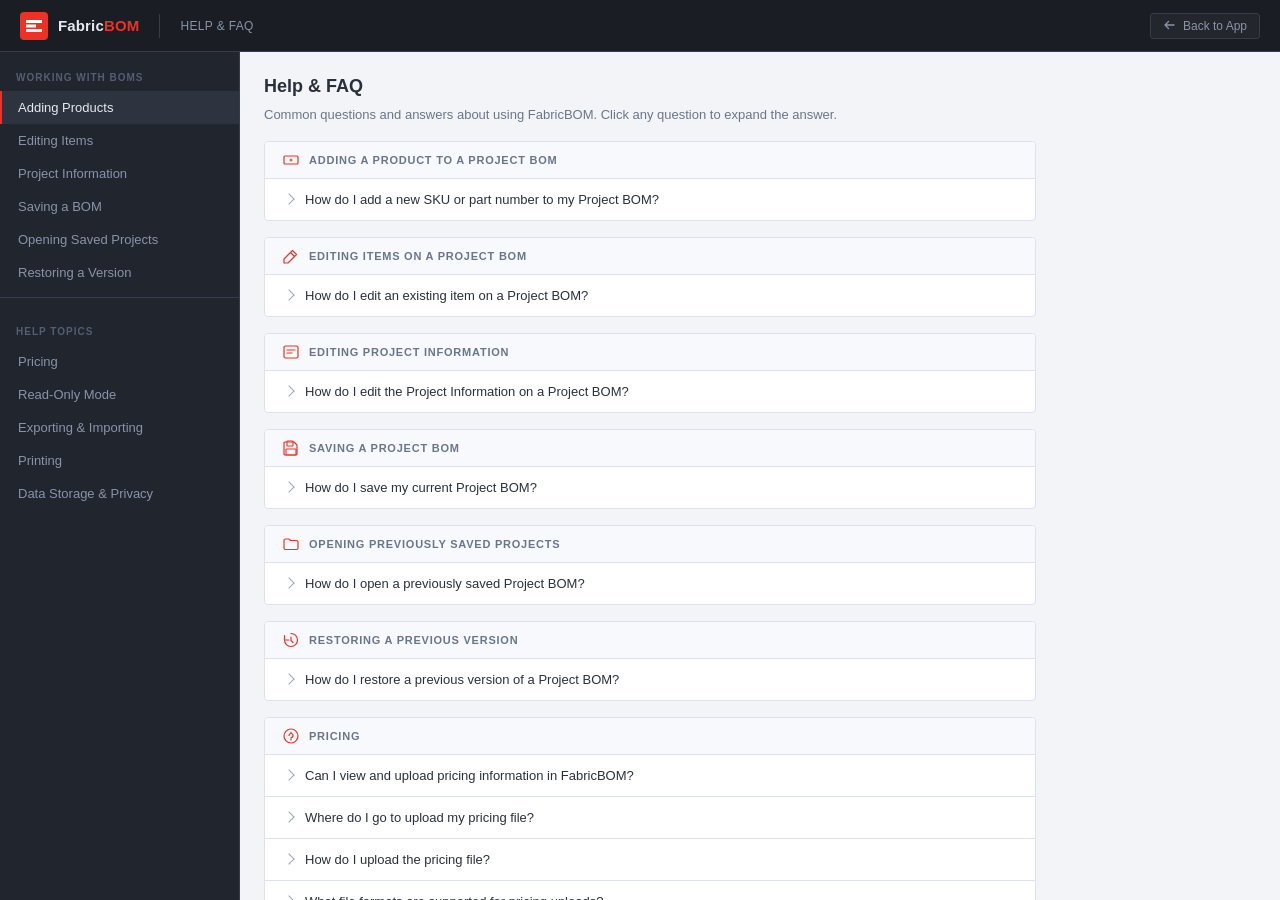
==== docs/help-faq.html @ 784d1962 "Add pricing GIF thumbnail to 'What happens after I upload?' answer Displays fabricbom-docs-saving_pr" ====
<!DOCTYPE html>
<html lang="en">
<head>
<meta charset="UTF-8">
<meta name="viewport" content="width=device-width, initial-scale=1.0">
<title>FabricBOM – Help & FAQ</title>
<link rel="icon" type="image/x-icon" href="../favicon.ico">
<link rel="icon" type="image/png" sizes="192x192" href="../icons/pwa-192x192.png">
<link rel="apple-touch-icon" href="../icons/apple-touch-icon.png">
<meta name="theme-color" content="#1A1D23">
<style>
  :root {
    --forti-red: #EE3124;
    --forti-dark: #1A1D23;
    --forti-sidebar: #21252D;
    --forti-sidebar-hover: #2A2F3A;
    --forti-sidebar-active: #2E3340;
    --forti-border: #363C4A;
    --forti-text-primary: #E8EAF0;
    --forti-text-secondary: #8A93A8;
    --forti-text-muted: #555E72;
    --forti-content-bg: #F2F4F7;
    --hh: 52px;
    --sw: 240px;
    --c-white: #fff;
    --c-border: #DDE1E9;
    --c-text: #2A2F3A;
    --c-text2: #6B7589;
    --c-textm: #9BA5BA;
    --c-sh: #F7F9FC;
    --c-th: #EEF1F6;
  }

  * { box-sizing: border-box; margin: 0; padding: 0; }

  body {
    font-family: 'Segoe UI', 'Helvetica Neue', Arial, sans-serif;
    background: var(--forti-dark);
    color: var(--forti-text-primary);
    height: 100vh;
    overflow: hidden;
    display: flex;
    flex-direction: column;
  }

  /* TOP BAR */
  #top-bar {
    height: var(--hh);
    background: var(--forti-dark);
    border-bottom: 1px solid var(--forti-border);
    display: flex;
    align-items: center;
    padding: 0 20px;
    gap: 16px;
    flex-shrink: 0;
    z-index: 200;
  }
  .logo-wrap { display: flex; align-items: center; gap: 10px; text-decoration: none; }
  .logo-icon { width: 28px; height: 28px; flex-shrink: 0; }
  .product-name { font-size: 15px; font-weight: 600; color: var(--forti-text-primary); letter-spacing: .01em; }
  .product-name span { color: var(--forti-red); }
  .tb-div { width: 1px; height: 24px; background: var(--forti-border); margin: 0 4px; }
  .tb-sub { font-size: 12px; color: var(--forti-text-secondary); letter-spacing: .03em; text-transform: uppercase; }
  .spacer { flex: 1; }
  .tb-back {
    display: flex;
    align-items: center;
    gap: 7px;
    padding: 5px 12px;
    border-radius: 3px;
    border: 1px solid var(--forti-border);
    background: rgba(255,255,255,.04);
    text-decoration: none;
    font-size: 12px;
    color: var(--forti-text-secondary);
    font-family: inherit;
    transition: background .12s, color .12s;
  }
  .tb-back:hover { background: rgba(255,255,255,.08); color: var(--forti-text-primary); }
  .tb-back svg { width: 13px; height: 13px; }

  /* LAYOUT */
  #main { display: flex; flex: 1; overflow: hidden; }

  /* SIDEBAR */
  #sidebar {
    width: var(--sw);
    background: var(--forti-sidebar);
    border-right: 1px solid var(--forti-border);
    display: flex;
    flex-direction: column;
    flex-shrink: 0;
    overflow-y: auto;
    overflow-x: hidden;
  }
  #sidebar::-webkit-scrollbar { width: 4px; }
  #sidebar::-webkit-scrollbar-thumb { background: var(--forti-border); border-radius: 2px; }
  .nsl {
    font-size: 10px;
    font-weight: 700;
    letter-spacing: .1em;
    text-transform: uppercase;
    color: var(--forti-text-muted);
    padding: 20px 16px 8px;
  }
  .ni {
    display: flex;
    align-items: center;
    gap: 10px;
    padding: 9px 16px;
    cursor: pointer;
    transition: background .12s;
    border-left: 2px solid transparent;
    color: inherit;
    text-decoration: none;
  }
  .ni:hover { background: var(--forti-sidebar-hover); }
  .ni.active { background: var(--forti-sidebar-active); border-left-color: var(--forti-red); }
  .ni-label {
    font-size: 13px;
    color: var(--forti-text-secondary);
    font-weight: 400;
    white-space: nowrap;
    overflow: hidden;
    text-overflow: ellipsis;
  }
  .ni.active .ni-label { color: var(--forti-text-primary); font-weight: 500; }
  .n-sep { height: 1px; background: var(--forti-border); margin: 8px 0; }

  /* CONTENT */
  #content {
    flex: 1;
    background: var(--forti-content-bg);
    overflow-y: auto;
    overflow-x: hidden;
    display: flex;
    flex-direction: column;
    min-height: 0;
  }
  #content::-webkit-scrollbar { width: 6px; }
  #content::-webkit-scrollbar-thumb { background: var(--c-border); border-radius: 3px; }

  .content-inner {
    max-width: 820px;
    padding: 24px 24px 48px;
    display: flex;
    flex-direction: column;
    gap: 16px;
    width: 100%;
  }

  .page-title {
    font-size: 18px;
    font-weight: 600;
    color: var(--c-text);
    padding-bottom: 4px;
  }
  .page-sub {
    font-size: 13px;
    color: var(--c-text2);
    margin-top: 4px;
    line-height: 1.5;
  }

  /* CARDS */
  .lc {
    background: var(--c-white);
    border: 1px solid var(--c-border);
    border-radius: 4px;
    overflow: hidden;
  }
  .lch {
    background: var(--c-sh);
    border-bottom: 1px solid var(--c-border);
    padding: 10px 18px;
    display: flex;
    align-items: center;
    gap: 10px;
  }
  .lch h2 {
    font-size: 11px;
    font-weight: 700;
    text-transform: uppercase;
    letter-spacing: .07em;
    color: var(--c-text2);
  }
  .lch-icon {
    width: 16px;
    height: 16px;
    flex-shrink: 0;
    color: var(--forti-red);
  }
  .lcb { padding: 0; }

  /* Q&A ITEMS */
  details.qa {
    border-bottom: 1px solid var(--c-border);
  }
  details.qa:last-child { border-bottom: none; }

  details.qa summary {
    list-style: none;
    display: flex;
    align-items: center;
    gap: 12px;
    padding: 13px 18px;
    cursor: pointer;
    font-size: 13px;
    font-weight: 500;
    color: var(--c-text);
    user-select: none;
    transition: background .12s;
    position: relative;
  }
  details.qa summary::-webkit-details-marker { display: none; }
  details.qa summary::before {
    content: '';
    display: block;
    width: 7px;
    height: 7px;
    border-right: 1.5px solid var(--c-textm);
    border-bottom: 1.5px solid var(--c-textm);
    transform: rotate(-45deg);
    flex-shrink: 0;
    transition: transform .15s;
    margin-left: 2px;
  }
  details.qa[open] summary::before {
    transform: rotate(45deg) translateY(-2px);
  }
  details.qa summary:hover { background: var(--c-sh); }
  details.qa[open] summary {
    background: var(--c-sh);
    border-bottom: 1px solid var(--c-border);
    color: var(--forti-red);
  }
  details.qa[open] summary::before {
    border-color: var(--forti-red);
  }

  .qa-body {
    padding: 14px 18px 16px 37px;
    font-size: 13px;
    color: var(--c-text2);
    line-height: 1.65;
  }
  .qa-body p { margin-bottom: 10px; }
  .qa-body p:last-child { margin-bottom: 0; }
  .qa-body strong { color: var(--c-text); font-weight: 600; }
  .qa-body em { font-style: italic; }
  .qa-body ul, .qa-body ol {
    padding-left: 18px;
    margin: 8px 0;
    display: flex;
    flex-direction: column;
    gap: 6px;
  }
  .qa-body li { line-height: 1.55; }
  .qa-body .note {
    background: #FFF8E1;
    border-left: 3px solid #F7941D;
    border-radius: 0 3px 3px 0;
    padding: 10px 14px;
    margin-top: 10px;
    font-size: 12px;
    color: #7A5A00;
    line-height: 1.55;
  }
  .qa-body .note strong { color: #5A4000; }
  .qa-body code {
    font-family: 'Courier New', monospace;
    font-size: 12px;
    background: var(--c-th);
    border: 1px solid var(--c-border);
    border-radius: 2px;
    padding: 1px 5px;
    color: var(--c-text);
  }

  /* scroll-margin so anchor links clear the fixed top bar */
  .section-anchor { scroll-margin-top: 24px; }

  /* MEDIA THUMBNAIL */
  .media-thumb {
    display: inline-block;
    margin-top: 14px;
    cursor: pointer;
    border: 1px solid var(--c-border);
    border-radius: 4px;
    overflow: hidden;
    max-width: 380px;
    width: 100%;
    transition: border-color .15s, box-shadow .15s;
    text-decoration: none;
  }
  .media-thumb:hover { border-color: var(--forti-red); box-shadow: 0 2px 14px rgba(0,0,0,.12); }
  .media-thumb img { display: block; width: 100%; height: auto; }
  .media-caption {
    font-size: 11px;
    color: var(--c-textm);
    margin-top: 6px;
    display: flex;
    align-items: center;
    gap: 5px;
  }
  .media-caption svg { flex-shrink: 0; }

  /* LIGHTBOX */
  #lb-overlay {
    display: none;
    position: fixed;
    inset: 0;
    background: rgba(0,0,0,.88);
    z-index: 500;
    align-items: center;
    justify-content: center;
    padding: 24px;
    cursor: zoom-out;
  }
  #lb-overlay.open { display: flex; }
  #lb-img {
    max-width: 100%;
    max-height: 100%;
    border-radius: 4px;
    box-shadow: 0 8px 40px rgba(0,0,0,.6);
    object-fit: contain;
    cursor: default;
  }
  #lb-close {
    position: fixed;
    top: 14px;
    right: 18px;
    background: rgba(255,255,255,.1);
    border: 1px solid rgba(255,255,255,.2);
    color: #fff;
    border-radius: 3px;
    width: 30px;
    height: 30px;
    display: flex;
    align-items: center;
    justify-content: center;
    cursor: pointer;
    font-size: 16px;
    line-height: 1;
    font-family: inherit;
    transition: background .12s;
  }
  #lb-close:hover { background: rgba(255,255,255,.2); }

  /* MOBILE */
  #ham-btn {
    display: none;
    background: none;
    border: none;
    color: var(--forti-text-secondary);
    cursor: pointer;
    padding: 4px;
    border-radius: 3px;
    flex-shrink: 0;
  }
  #ham-btn:hover { color: var(--forti-text-primary); }

  #sidebar-overlay {
    display: none;
    position: fixed;
    inset: 0;
    background: rgba(0,0,0,.5);
    z-index: 150;
  }

  @media (max-width: 768px) {
    #ham-btn { display: flex; align-items: center; }
    #sidebar {
      position: fixed;
      top: var(--hh);
      left: 0;
      bottom: 0;
      z-index: 160;
      transform: translateX(-100%);
      transition: transform .22s ease;
    }
    #sidebar.open { transform: translateX(0); }
    #sidebar-overlay.open { display: block; }
    .content-inner { padding: 16px 16px 40px; }
  }
</style>
</head>
<body>

<div id="top-bar">
  <button id="ham-btn" aria-label="Toggle menu" onclick="toggleSidebar()">
    <svg width="18" height="18" viewBox="0 0 18 18" fill="none">
      <path d="M3 5h12M3 9h12M3 13h12" stroke="currentColor" stroke-width="1.5" stroke-linecap="round"/>
    </svg>
  </button>
  <a class="logo-wrap" href="../index.html" title="Back to FabricBOM">
    <svg class="logo-icon" viewBox="0 0 28 28" fill="none">
      <rect width="28" height="28" rx="4" fill="#EE3124"/>
      <path d="M6 8h16v3H6zM6 12.5h10v3H6zM6 17h16v3H6z" fill="white"/>
    </svg>
    <div class="product-name">Fabric<span>BOM</span></div>
  </a>
  <div class="tb-div"></div>
  <div class="tb-sub">Help &amp; FAQ</div>
  <div class="spacer"></div>
  <a class="tb-back" href="../index.html">
    <svg viewBox="0 0 13 13" fill="none">
      <path d="M5.5 2.5L2 6l3.5 3.5M2 6h9" stroke="currentColor" stroke-width="1.3" stroke-linecap="round" stroke-linejoin="round"/>
    </svg>
    Back to App
  </a>
</div>

<div id="sidebar-overlay" onclick="toggleSidebar()"></div>

<div id="main">
  <nav id="sidebar" aria-label="FAQ sections">
    <div class="nsl">Working with BOMs</div>
    <a class="ni active" href="#adding-products" onclick="closeSidebar()">
      <span class="ni-label">Adding Products</span>
    </a>
    <a class="ni" href="#editing-items" onclick="closeSidebar()">
      <span class="ni-label">Editing Items</span>
    </a>
    <a class="ni" href="#editing-project-info" onclick="closeSidebar()">
      <span class="ni-label">Project Information</span>
    </a>
    <a class="ni" href="#saving" onclick="closeSidebar()">
      <span class="ni-label">Saving a BOM</span>
    </a>
    <a class="ni" href="#opening" onclick="closeSidebar()">
      <span class="ni-label">Opening Saved Projects</span>
    </a>
    <a class="ni" href="#restoring" onclick="closeSidebar()">
      <span class="ni-label">Restoring a Version</span>
    </a>
    <div class="n-sep"></div>
    <div class="nsl">Help Topics</div>
    <a class="ni" href="#pricing" onclick="closeSidebar()">
      <span class="ni-label">Pricing</span>
    </a>
    <a class="ni" href="#readonly" onclick="closeSidebar()">
      <span class="ni-label">Read-Only Mode</span>
    </a>
    <a class="ni" href="#export-import" onclick="closeSidebar()">
      <span class="ni-label">Exporting &amp; Importing</span>
    </a>
    <a class="ni" href="#printing" onclick="closeSidebar()">
      <span class="ni-label">Printing</span>
    </a>
    <a class="ni" href="#data-privacy" onclick="closeSidebar()">
      <span class="ni-label">Data Storage &amp; Privacy</span>
    </a>
  </nav>

  <div id="content">
    <div class="content-inner">

      <div>
        <div class="page-title">Help &amp; FAQ</div>
        <div class="page-sub">Common questions and answers about using FabricBOM. Click any question to expand the answer.</div>
      </div>

      <!-- ADDING PRODUCTS -->
      <div id="adding-products" class="lc section-anchor">
        <div class="lch">
          <svg class="lch-icon" viewBox="0 0 16 16" fill="none">
            <rect x="1" y="4" width="14" height="8" rx="1" stroke="currentColor" stroke-width="1.2"/>
            <path d="M8 7v2M7 8h2" stroke="currentColor" stroke-width="1.2" stroke-linecap="round"/>
          </svg>
          <h2>Adding a Product to a Project BOM</h2>
        </div>
        <div class="lcb">

          <details class="qa">
            <summary>How do I add a new SKU or part number to my Project BOM?</summary>
            <div class="qa-body">
              <p>There are a few ways to add a new SKU (Stock Keeping Unit) or part number to your Project BOM:</p>
              <ul>
                <li><strong>The "Add Item" Button:</strong> Under the <em>Project Information</em> section, there is a red <strong>Add Item</strong> dropdown menu. Clicking this will give you options to append a new product line or group directly to your current build.</li>
                <li><strong>Product Categories:</strong> In the left-hand sidebar, products are categorized by solution (e.g., <em>Network Security</em>, <em>Cloud Security</em>, <em>Network Access</em>). Clicking on a specific product family like <strong>FortiGate (FGT)</strong> or <strong>FortiSwitch (FSW)</strong> will allow you to browse and select specific SKUs to add to your BOM.</li>
                <li><strong>Search &amp; Custom Entry:</strong> If you know the exact part number (like <code>FG-401G</code> or <code>FC-10-348GF</code>), you can use the <strong>Filter products…</strong> search bar at the top left, or scroll down to the <strong>CATALOG SEARCH</strong> section and click <strong>Search &amp; Custom Entry</strong> to manually look up and add the SKU.</li>
              </ul>
              <a class="media-thumb" href="javascript:void(0)" onclick="openLightbox('screenshots/fabricbom-docs-adding_sku.gif')" aria-label="View full-size walkthrough">
                <img src="screenshots/fabricbom-docs-adding_sku.gif" alt="Walkthrough: adding a SKU to a Project BOM" loading="lazy">
              </a>
              <div class="media-caption">
                <svg width="11" height="11" viewBox="0 0 11 11" fill="none"><circle cx="5.5" cy="5.5" r="5" stroke="currentColor" stroke-width="1"/><path d="M5.5 3.5v3M5.5 8v.5" stroke="currentColor" stroke-width="1.1" stroke-linecap="round"/></svg>
                Click to view full size
              </div>
            </div>
          </details>

        </div>
      </div>

      <!-- EDITING ITEMS -->
      <div id="editing-items" class="lc section-anchor">
        <div class="lch">
          <svg class="lch-icon" viewBox="0 0 16 16" fill="none">
            <path d="M9.5 2.5l4 4L5 15H1v-4L9.5 2.5z" stroke="currentColor" stroke-width="1.2" stroke-linejoin="round"/>
            <path d="M7.5 4.5l4 4" stroke="currentColor" stroke-width="1.2" stroke-linecap="round"/>
          </svg>
          <h2>Editing Items on a Project BOM</h2>
        </div>
        <div class="lcb">

          <details class="qa">
            <summary>How do I edit an existing item on a Project BOM?</summary>
            <div class="qa-body">
              <p>This is only applicable if the BOM is <strong>not</strong> in Read-Only mode. You can make changes directly within the table for that specific product block:</p>
              <ul>
                <li><strong>Change Quantity:</strong> Click directly into the number box in the <strong>QTY</strong> column to adjust the unit count.</li>
                <li><strong>Change Item Type:</strong> Click the dropdown in the <strong>TYPE</strong> column (showing options like <em>REQUIRED</em>, <em>OPTIONAL</em>, or <em>EXCLUDED</em>) to change how the item is factored into your project.</li>
                <li><strong>Update Notes:</strong> Click the text field in the <strong>NOTES</strong> column to add, modify, or delete custom details.</li>
                <li><strong>Edit the Item Header:</strong> To rename the title of a product block, click the small <strong>pencil icon</strong> located at the top-right corner of that block.</li>
                <li><strong>Remove an Item:</strong> To delete a block entirely, click the <strong>✕</strong> button next to the pencil icon.</li>
              </ul>
            </div>
          </details>

        </div>
      </div>

      <!-- EDITING PROJECT INFO -->
      <div id="editing-project-info" class="lc section-anchor">
        <div class="lch">
          <svg class="lch-icon" viewBox="0 0 16 16" fill="none">
            <rect x="1" y="2" width="14" height="12" rx="1.5" stroke="currentColor" stroke-width="1.2"/>
            <path d="M4 6h8M4 9h5" stroke="currentColor" stroke-width="1.2" stroke-linecap="round"/>
          </svg>
          <h2>Editing Project Information</h2>
        </div>
        <div class="lcb">

          <details class="qa">
            <summary>How do I edit the Project Information on a Project BOM?</summary>
            <div class="qa-body">
              <ol>
                <li><strong>Locate the Project Information Section:</strong> Look at the white box at the top of your main working area, just above the "Add Item" button. This section displays details like your project name, Engineer, Date, and Term.</li>
                <li><strong>Click the Edit Button:</strong> In the top-right corner of that white box, click the <strong>Edit</strong> button (which features a small pencil icon).</li>
              </ol>
              <p>Clicking this will allow you to modify those top-level project details.</p>
            </div>
          </details>

        </div>
      </div>

      <!-- SAVING -->
      <div id="saving" class="lc section-anchor">
        <div class="lch">
          <svg class="lch-icon" viewBox="0 0 16 16" fill="none">
            <path d="M2 2h9l3 3v9a1 1 0 0 1-1 1H2a1 1 0 0 1-1-1V3a1 1 0 0 1 1-1z" stroke="currentColor" stroke-width="1.2" stroke-linejoin="round"/>
            <rect x="4" y="1" width="6" height="5" rx=".5" stroke="currentColor" stroke-width="1.1"/>
            <rect x="3" y="9" width="10" height="6" rx=".5" stroke="currentColor" stroke-width="1.1"/>
          </svg>
          <h2>Saving a Project BOM</h2>
        </div>
        <div class="lcb">

          <details class="qa">
            <summary>How do I save my current Project BOM?</summary>
            <div class="qa-body">
              <ol>
                <li><strong>Locate the File Menu:</strong> On the right side of the screen, just above your first list of items (and right next to the <strong>Share</strong> button), you will see a button labeled <strong>File</strong>.</li>
                <li><strong>Save the Project:</strong> Click the <strong>File</strong> dropdown menu and select <strong>Save</strong> or <strong>Save As…</strong> to store your current build.</li>
              </ol>
              <p>Once your project is saved, you can easily retrieve it later by clicking on <strong>Saved Projects</strong> in the top-left sidebar menu.</p>
            </div>
          </details>

        </div>
      </div>

      <!-- OPENING SAVED PROJECTS -->
      <div id="opening" class="lc section-anchor">
        <div class="lch">
          <svg class="lch-icon" viewBox="0 0 16 16" fill="none">
            <path d="M1 4.5A1.5 1.5 0 0 1 2.5 3h3.086a1 1 0 0 1 .707.293L7.5 4.5H13.5A1.5 1.5 0 0 1 15 6v6a1.5 1.5 0 0 1-1.5 1.5h-11A1.5 1.5 0 0 1 1 12V4.5z" stroke="currentColor" stroke-width="1.2" stroke-linejoin="round"/>
          </svg>
          <h2>Opening Previously Saved Projects</h2>
        </div>
        <div class="lcb">

          <details class="qa">
            <summary>How do I open a previously saved Project BOM?</summary>
            <div class="qa-body">
              <ol>
                <li><strong>Locate the Left Sidebar:</strong> Look at the dark grey menu panel on the far left.</li>
                <li><strong>Click on "Saved Projects":</strong> Under the top <strong>PROJECT</strong> heading, click on <strong>Saved Projects</strong>.</li>
              </ol>
              <p>Clicking this will take you to a screen where you can view, select, and load any of your previously saved builds.</p>
            </div>
          </details>

        </div>
      </div>

      <!-- RESTORING A VERSION -->
      <div id="restoring" class="lc section-anchor">
        <div class="lch">
          <svg class="lch-icon" viewBox="0 0 16 16" fill="none">
            <path d="M1.5 8A6.5 6.5 0 1 0 8 1.5" stroke="currentColor" stroke-width="1.2" stroke-linecap="round"/>
            <path d="M1.5 3.5V8h4.5" stroke="currentColor" stroke-width="1.2" stroke-linecap="round" stroke-linejoin="round"/>
            <path d="M8 5v3.5l2 2" stroke="currentColor" stroke-width="1.2" stroke-linecap="round"/>
          </svg>
          <h2>Restoring a Previous Version</h2>
        </div>
        <div class="lcb">

          <details class="qa">
            <summary>How do I restore a previous version of a Project BOM?</summary>
            <div class="qa-body">
              <p>FabricBOM retains a history of your previous saves, allowing you to easily recover an older version if an accidental overwrite occurs.</p>
              <ol>
                <li>Navigate to the <strong>Saved Projects</strong> menu in the left-hand sidebar.</li>
                <li>Locate the project you need to restore in the main viewing area.</li>
                <li>Beneath the project details, click the toggle labeled <strong>▼ [X] prior save(s)</strong> to expand the version history for that specific build.</li>
                <li>Locate the desired previous save by reviewing the date and time stamps.</li>
                <li>Click the <strong>Load</strong> button to the right of the target timestamp.</li>
              </ol>
              <div class="note">
                <strong>Note:</strong> Clicking <strong>Load</strong> on a previous save will revert your active workspace to that exact historical state. Be sure to save your current work as a new file first if you do not wish to lose it.
              </div>
            </div>
          </details>

        </div>
      </div>

      <!-- PRICING -->
      <div id="pricing" class="lc section-anchor">
        <div class="lch">
          <svg class="lch-icon" viewBox="0 0 16 16" fill="none">
            <circle cx="8" cy="8" r="7" stroke="currentColor" stroke-width="1.2"/>
            <path d="M8 4v1.5M8 10.5V12M6 7.5c0-1.1.9-2 2-2s2 .9 2 2-.9 2-2 2" stroke="currentColor" stroke-width="1.2" stroke-linecap="round"/>
          </svg>
          <h2>Pricing</h2>
        </div>
        <div class="lcb">

          <details class="qa">
            <summary>Can I view and upload pricing information in FabricBOM?</summary>
            <div class="qa-body">
              <p>Yes. FabricBOM allows you to seamlessly upload and view your pricing data so it can be applied to your project builds.</p>
            </div>
          </details>

          <details class="qa">
            <summary>Where do I go to upload my pricing file?</summary>
            <div class="qa-body">
              <p>Navigate to the <strong>Saved Projects</strong> menu located in the left-hand sidebar. Scroll down just below your list of saved projects, and you will find the <strong>SAVED PRICING</strong> section.</p>
            </div>
          </details>

          <details class="qa">
            <summary>How do I upload the pricing file?</summary>
            <div class="qa-body">
              <p>Inside the <strong>SAVED PRICING</strong> section, there is a designated upload area (a dashed box with a "+" icon). You can either drag and drop your file directly into this box, or click anywhere inside the box to browse your computer and select your file.</p>
            </div>
          </details>

          <details class="qa">
            <summary>What file formats are supported for pricing uploads?</summary>
            <div class="qa-body">
              <p>The tool currently accepts standard Fortinet price lists in either <strong>CSV</strong> or <strong>XLSX</strong> format.</p>
            </div>
          </details>

          <details class="qa">
            <summary>What happens after I upload the file?</summary>
            <div class="qa-body">
              <p>FabricBOM will automatically read the file to determine the name and effective date of the price list. Once successfully uploaded, the system will begin applying those specific prices to the items in your Project BOMs.</p>
              <a class="media-thumb" href="javascript:void(0)" onclick="openLightbox('screenshots/fabricbom-docs-saving_pricing.gif')" aria-label="View full-size walkthrough">
                <img src="screenshots/fabricbom-docs-saving_pricing.gif" alt="Walkthrough: uploading and saving a pricing file" loading="lazy">
              </a>
              <div class="media-caption">
                <svg width="11" height="11" viewBox="0 0 11 11" fill="none"><circle cx="5.5" cy="5.5" r="5" stroke="currentColor" stroke-width="1"/><path d="M5.5 3.5v3M5.5 8v.5" stroke="currentColor" stroke-width="1.1" stroke-linecap="round"/></svg>
                Click to view full size
              </div>
            </div>
          </details>

        </div>
      </div>

      <!-- READ-ONLY MODE -->
      <div id="readonly" class="lc section-anchor">
        <div class="lch">
          <svg class="lch-icon" viewBox="0 0 16 16" fill="none">
            <rect x="2.5" y="7" width="11" height="8" rx="1" stroke="currentColor" stroke-width="1.2"/>
            <path d="M5 7V4.5a3 3 0 0 1 6 0V7" stroke="currentColor" stroke-width="1.2" stroke-linecap="round"/>
            <circle cx="8" cy="11" r="1" fill="currentColor"/>
          </svg>
          <h2>Read-Only (RO) Mode</h2>
        </div>
        <div class="lcb">

          <details class="qa">
            <summary>How do I mark my Project BOM as Read-Only?</summary>
            <div class="qa-body">
              <p>In the white Project Information box at the top of your workspace, locate the small checkbox labeled <strong>RO</strong> (next to the Save button). Click the checkbox to toggle Read-Only mode on.</p>
            </div>
          </details>

          <details class="qa">
            <summary>What does marking a BOM as Read-Only actually do?</summary>
            <div class="qa-body">
              <p>Activating Read-Only mode locks the current BOM, preventing accidental edits, quantity changes, or overwrites.</p>
            </div>
          </details>

          <details class="qa">
            <summary>Will I be prompted to enter a password when making a BOM Read-Only?</summary>
            <div class="qa-body">
              <p>Yes. When you check the <strong>RO</strong> box, a prompt will appear asking if you would like to require a password to unlock the BOM. You can choose to generate a password or proceed without one by clicking <strong>No, read-only only</strong>.</p>
            </div>
          </details>

          <details class="qa">
            <summary>What is the difference between using a password and not using one?</summary>
            <div class="qa-body">
              <p><strong>Without a password:</strong> The BOM is locked from editing, but all fields and information remain fully visible to anyone viewing it.</p>
              <p><strong>With a password:</strong> The BOM is locked, and specific sensitive fields—namely the <em>Customer / Opportunity</em>, <em>Opportunity ID</em>, and <em>Project Scope / Notes</em>—are hidden from anyone who does not have the password to unlock it. These items are encrypted on all exports from a locked BOM and will require a password to decrypt.</p>
              <div class="note">
                <strong>Summary:</strong> Without a password, the BOM is read-only but all line items are visible. With a password, <strong>Opportunity ID</strong> and <strong>Project Scope / Notes</strong> are hidden from anyone who doesn't have it.
              </div>
            </div>
          </details>

        </div>
      </div>

      <!-- EXPORT / IMPORT -->
      <div id="export-import" class="lc section-anchor">
        <div class="lch">
          <svg class="lch-icon" viewBox="0 0 16 16" fill="none">
            <path d="M8 10V2M5 7l3 3 3-3" stroke="currentColor" stroke-width="1.2" stroke-linecap="round" stroke-linejoin="round"/>
            <path d="M2 12v1a1 1 0 0 0 1 1h10a1 1 0 0 0 1-1v-1" stroke="currentColor" stroke-width="1.2" stroke-linecap="round"/>
          </svg>
          <h2>Exporting &amp; Importing</h2>
        </div>
        <div class="lcb">

          <details class="qa">
            <summary>How do I export my current Project BOM?</summary>
            <div class="qa-body">
              <p>You can export your current build directly from your workspace. Look at the menu panel on the far right side of your screen. Under the <strong>FILE</strong> heading, click the <strong>Export FabricBOM</strong> button. This will download a copy of your project file to your computer.</p>
            </div>
          </details>

          <details class="qa">
            <summary>How do I import a previously exported Project BOM?</summary>
            <div class="qa-body">
              <p>To load an external BOM file into the tool, navigate to the menu panel on the far right side of your screen. Under the <strong>FILE</strong> heading, click the <strong>Import FabricBOM</strong> button. This will prompt you to browse your computer and select the FabricBOM file you wish to upload and open.</p>
            </div>
          </details>

        </div>
      </div>

      <!-- PRINTING -->
      <div id="printing" class="lc section-anchor">
        <div class="lch">
          <svg class="lch-icon" viewBox="0 0 16 16" fill="none">
            <rect x="3" y="1" width="10" height="7" rx="1" stroke="currentColor" stroke-width="1.2"/>
            <rect x="3" y="10" width="10" height="5" rx="1" stroke="currentColor" stroke-width="1.2"/>
            <path d="M3 8H1.5a.5.5 0 0 0-.5.5v4a.5.5 0 0 0 .5.5H3M13 8h1.5a.5.5 0 0 1 .5.5v4a.5.5 0 0 1-.5.5H13" stroke="currentColor" stroke-width="1.2" stroke-linecap="round"/>
            <circle cx="12.5" cy="9.5" r=".75" fill="currentColor"/>
          </svg>
          <h2>Printing</h2>
        </div>
        <div class="lcb">

          <details class="qa">
            <summary>How do I print my Project BOM?</summary>
            <div class="qa-body">
              <p>Because FabricBOM is a web-based tool, you can print your BOM using a couple of straightforward methods:</p>
              <ul>
                <li><strong>Directly from your web browser:</strong> The application is built to be printer-friendly. Simply press <strong>Ctrl + P</strong> (Windows/Linux) or <strong>Cmd + P</strong> (Mac), or navigate to your browser's settings menu and select "Print."</li>
                <li><strong>Export to a spreadsheet first (Recommended for formatting):</strong> If you want more control over page breaks, column widths, or custom formatting, export your build first using the <strong>File</strong> menu, then open and print the file using Microsoft Excel or your preferred spreadsheet application.</li>
              </ul>
            </div>
          </details>

        </div>
      </div>

      <!-- DATA PRIVACY -->
      <div id="data-privacy" class="lc section-anchor">
        <div class="lch">
          <svg class="lch-icon" viewBox="0 0 16 16" fill="none">
            <path d="M8 1.5L2 4v4c0 3.5 2.5 6 6 7 3.5-1 6-3.5 6-7V4L8 1.5z" stroke="currentColor" stroke-width="1.2" stroke-linejoin="round"/>
            <path d="M5.5 8l2 2 3-3" stroke="currentColor" stroke-width="1.2" stroke-linecap="round" stroke-linejoin="round"/>
          </svg>
          <h2>Data Storage &amp; Privacy</h2>
        </div>
        <div class="lcb">

          <details class="qa">
            <summary>Where is my project data and pricing information stored? Is it secure?</summary>
            <div class="qa-body">
              <p>Yes, your data is completely secure. FabricBOM is designed with a strict privacy-first approach. All of your information—including your saved Project BOMs, uploaded price lists, and project details—is stored entirely <strong>locally on your own computer</strong>.</p>
            </div>
          </details>

          <details class="qa">
            <summary>Does FabricBOM send my data to a cloud server?</summary>
            <div class="qa-body">
              <p>No. Instead of transmitting your sensitive project details or proprietary pricing to an external database or cloud server, FabricBOM utilizes your web browser's built-in, secure storage system (technically known as <em>IndexedDB</em>).</p>
            </div>
          </details>

          <details class="qa">
            <summary>What does local storage mean for my data privacy?</summary>
            <div class="qa-body">
              <p>Because everything is saved directly to your local browser profile, your data never leaves your machine. This ensures that you maintain complete control over your information, and no third parties—or even the tool's creators—can access or view your builds.</p>
            </div>
          </details>

        </div>
      </div>

    </div>
  </div>
</div>

<div id="lb-overlay" onclick="closeLightbox()">
  <button id="lb-close" onclick="closeLightbox()" aria-label="Close">&#x2715;</button>
  <img id="lb-img" src="" alt="" onclick="event.stopPropagation()">
</div>

<script>
  function openLightbox(src) {
    const img = document.getElementById('lb-img');
    img.src = src;
    document.getElementById('lb-overlay').classList.add('open');
  }
  function closeLightbox() {
    document.getElementById('lb-overlay').classList.remove('open');
    document.getElementById('lb-img').src = '';
  }
  document.addEventListener('keydown', e => { if (e.key === 'Escape') closeLightbox(); });

  function toggleSidebar() {
    document.getElementById('sidebar').classList.toggle('open');
    document.getElementById('sidebar-overlay').classList.toggle('open');
  }
  function closeSidebar() {
    document.getElementById('sidebar').classList.remove('open');
    document.getElementById('sidebar-overlay').classList.remove('open');
  }

  // Highlight active nav item on scroll
  const sections = document.querySelectorAll('.section-anchor');
  const navLinks = document.querySelectorAll('#sidebar .ni');
  const content = document.getElementById('content');

  function updateActive() {
    const atBottom = content.scrollTop + content.clientHeight >= content.scrollHeight - 4;
    let current = sections[0].id;
    if (atBottom) {
      current = sections[sections.length - 1].id;
    } else {
      const contentTop = content.getBoundingClientRect().top;
      sections.forEach(s => {
        if (s.getBoundingClientRect().top - contentTop <= 80) current = s.id;
      });
    }
    navLinks.forEach(a => {
      a.classList.toggle('active', a.getAttribute('href') === '#' + current);
    });
  }

  content.addEventListener('scroll', updateActive, { passive: true });

  // Smooth-scroll anchor clicks
  navLinks.forEach(a => {
    a.addEventListener('click', e => {
      const id = a.getAttribute('href').slice(1);
      const target = document.getElementById(id);
      if (target) {
        e.preventDefault();
        target.scrollIntoView({ behavior: 'smooth', block: 'start' });
        closeSidebar();
      }
    });
  });
</script>
</body>
</html>
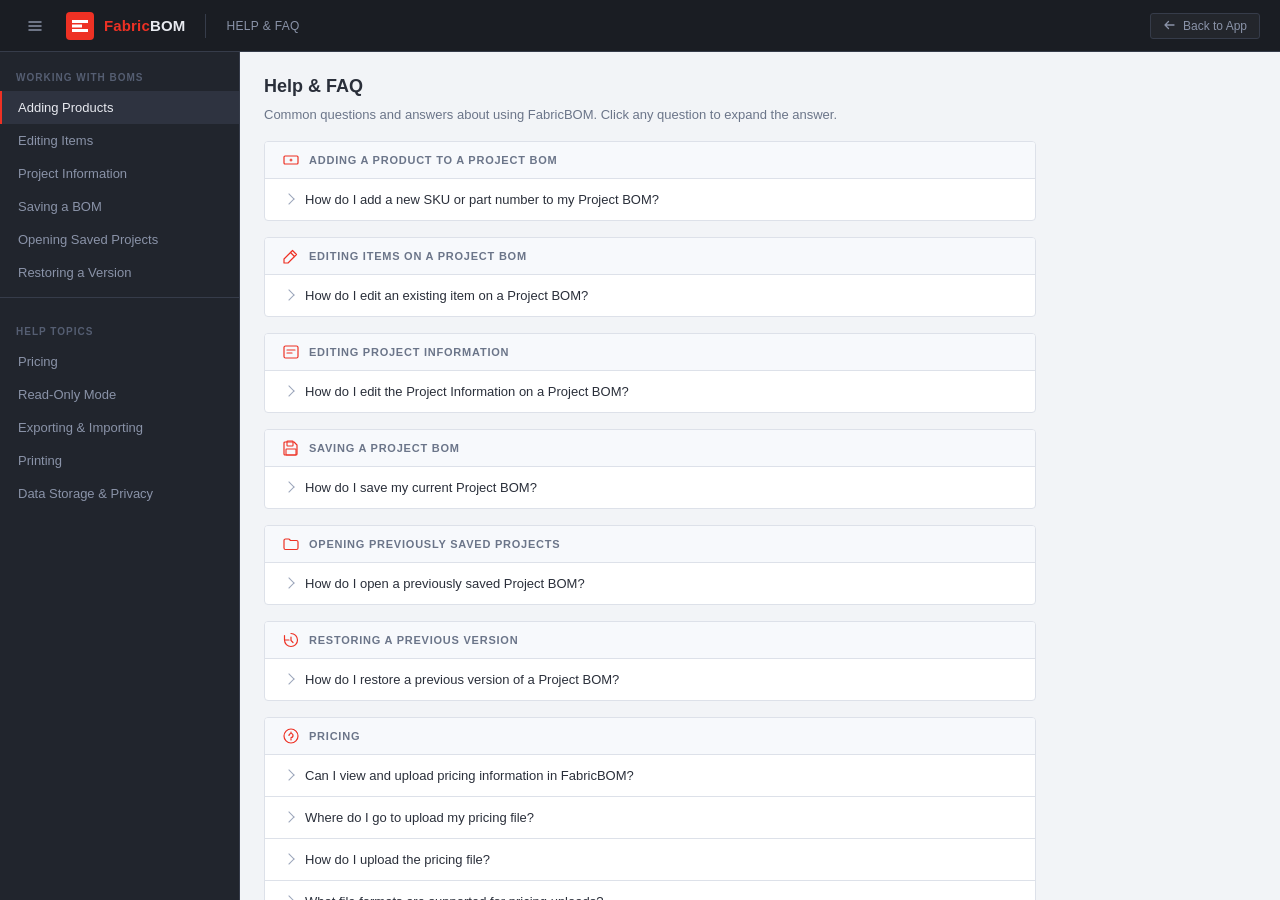
==== commit 9786c54c: "Match logo text and hamburger behavior to index.html - Fix logo: 'Fabric' now in <span> (red), 'BOM'" ====
--- a/docs/help-faq.html
+++ b/docs/help-faq.html
@@ -92,7 +92,9 @@
     flex-shrink: 0;
     overflow-y: auto;
     overflow-x: hidden;
-  }
+    transition: width .25s ease, border .25s ease;
+  }
+  #sidebar.collapsed { width: 0; overflow: hidden; border-right: none; }
   #sidebar::-webkit-scrollbar { width: 4px; }
   #sidebar::-webkit-scrollbar-thumb { background: var(--forti-border); border-radius: 2px; }
   .nsl {
@@ -347,40 +349,42 @@
   }
   #lb-close:hover { background: rgba(255,255,255,.2); }
 
-  /* MOBILE */
   #ham-btn {
-    display: none;
+    display: flex;
+    align-items: center;
+    justify-content: center;
     background: none;
     border: none;
+    cursor: pointer;
+    padding: 4px 6px;
     color: var(--forti-text-secondary);
-    cursor: pointer;
-    padding: 4px;
+    flex-shrink: 0;
     border-radius: 3px;
-    flex-shrink: 0;
-  }
-  #ham-btn:hover { color: var(--forti-text-primary); }
+  }
+  #ham-btn:hover { color: var(--forti-text-primary); background: rgba(255,255,255,.06); }
 
   #sidebar-overlay {
     display: none;
     position: fixed;
     inset: 0;
-    background: rgba(0,0,0,.5);
-    z-index: 150;
-  }
+    background: rgba(0,0,0,.45);
+    z-index: 90;
+  }
+  #sidebar-overlay.on { display: block; }
 
   @media (max-width: 768px) {
-    #ham-btn { display: flex; align-items: center; }
     #sidebar {
       position: fixed;
       top: var(--hh);
       left: 0;
       bottom: 0;
-      z-index: 160;
+      z-index: 100;
+      width: 240px !important;
       transform: translateX(-100%);
-      transition: transform .22s ease;
+      transition: transform .25s ease;
     }
-    #sidebar.open { transform: translateX(0); }
-    #sidebar-overlay.open { display: block; }
+    #sidebar.open { transform: translateX(0); box-shadow: 4px 0 24px rgba(0,0,0,.45); }
+    #sidebar-overlay.on { display: block; }
     .content-inner { padding: 16px 16px 40px; }
   }
 </style>
@@ -398,7 +402,7 @@
       <rect width="28" height="28" rx="4" fill="#EE3124"/>
       <path d="M6 8h16v3H6zM6 12.5h10v3H6zM6 17h16v3H6z" fill="white"/>
     </svg>
-    <div class="product-name">Fabric<span>BOM</span></div>
+    <span class="product-name"><span>Fabric</span>BOM</span>
   </a>
   <div class="tb-div"></div>
   <div class="tb-sub">Help &amp; FAQ</div>
@@ -411,7 +415,7 @@
   </a>
 </div>
 
-<div id="sidebar-overlay" onclick="toggleSidebar()"></div>
+<div id="sidebar-overlay" onclick="closeSidebar()"></div>
 
 <div id="main">
   <nav id="sidebar" aria-label="FAQ sections">
@@ -844,12 +848,20 @@
   document.addEventListener('keydown', e => { if (e.key === 'Escape') closeLightbox(); });
 
   function toggleSidebar() {
-    document.getElementById('sidebar').classList.toggle('open');
-    document.getElementById('sidebar-overlay').classList.toggle('open');
+    const s = document.getElementById('sidebar');
+    const o = document.getElementById('sidebar-overlay');
+    if (window.innerWidth <= 768) {
+      const open = s.classList.toggle('open');
+      open ? o.classList.add('on') : o.classList.remove('on');
+    } else {
+      s.classList.toggle('collapsed');
+    }
   }
   function closeSidebar() {
-    document.getElementById('sidebar').classList.remove('open');
-    document.getElementById('sidebar-overlay').classList.remove('open');
+    if (window.innerWidth <= 768) {
+      document.getElementById('sidebar').classList.remove('open');
+      document.getElementById('sidebar-overlay').classList.remove('on');
+    }
   }
 
   // Highlight active nav item on scroll
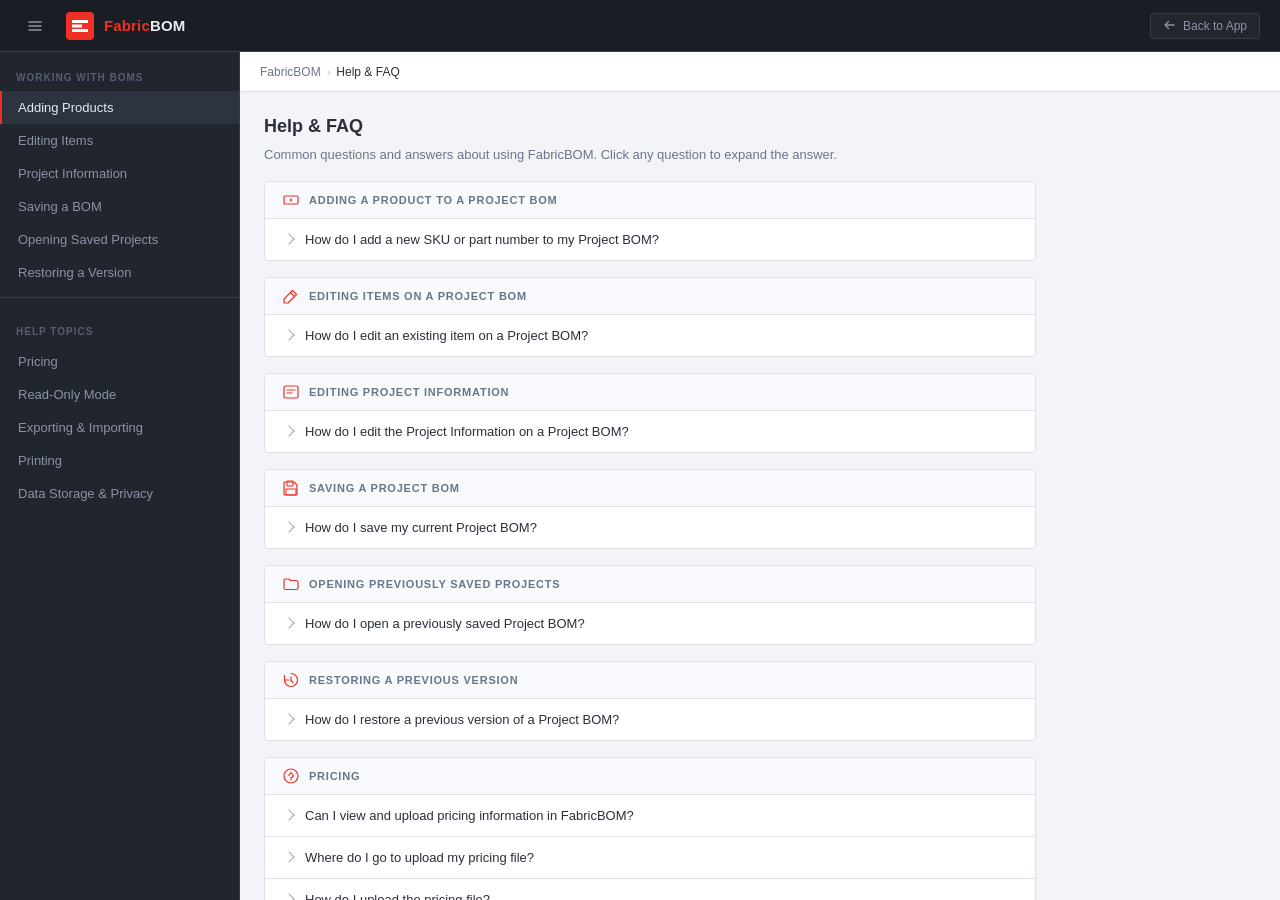
==== commit 018235e2: "Add breadcrumb bar matching index.html; remove top-bar subtitle - Add #ch breadcrumb bar (white, 40p" ====
--- a/docs/help-faq.html
+++ b/docs/help-faq.html
@@ -142,6 +142,12 @@
   #content::-webkit-scrollbar { width: 6px; }
   #content::-webkit-scrollbar-thumb { background: var(--c-border); border-radius: 3px; }
 
+  /* BREADCRUMB BAR */
+  #ch { height: 40px; background: #fff; border-bottom: 1px solid #DDE1E9; display: flex; align-items: center; padding: 0 20px; gap: 6px; flex-shrink: 0; flex-wrap: nowrap; overflow: hidden; min-width: 0; }
+  .bci { font-size: 12px; color: #6B7589; white-space: nowrap; flex-shrink: 0; }
+  .bcs { font-size: 11px; color: #B0B8CC; flex-shrink: 0; }
+  .bci.cur { color: #2A2F3A; font-weight: 500; }
+
   .content-inner {
     max-width: 820px;
     padding: 24px 24px 48px;
@@ -404,8 +410,6 @@
     </svg>
     <span class="product-name"><span>Fabric</span>BOM</span>
   </a>
-  <div class="tb-div"></div>
-  <div class="tb-sub">Help &amp; FAQ</div>
   <div class="spacer"></div>
   <a class="tb-back" href="../index.html">
     <svg viewBox="0 0 13 13" fill="none">
@@ -458,6 +462,11 @@
   </nav>
 
   <div id="content">
+    <div id="ch">
+      <span class="bci">FabricBOM</span>
+      <span class="bcs">›</span>
+      <span class="bci cur">Help &amp; FAQ</span>
+    </div>
     <div class="content-inner">
 
       <div>
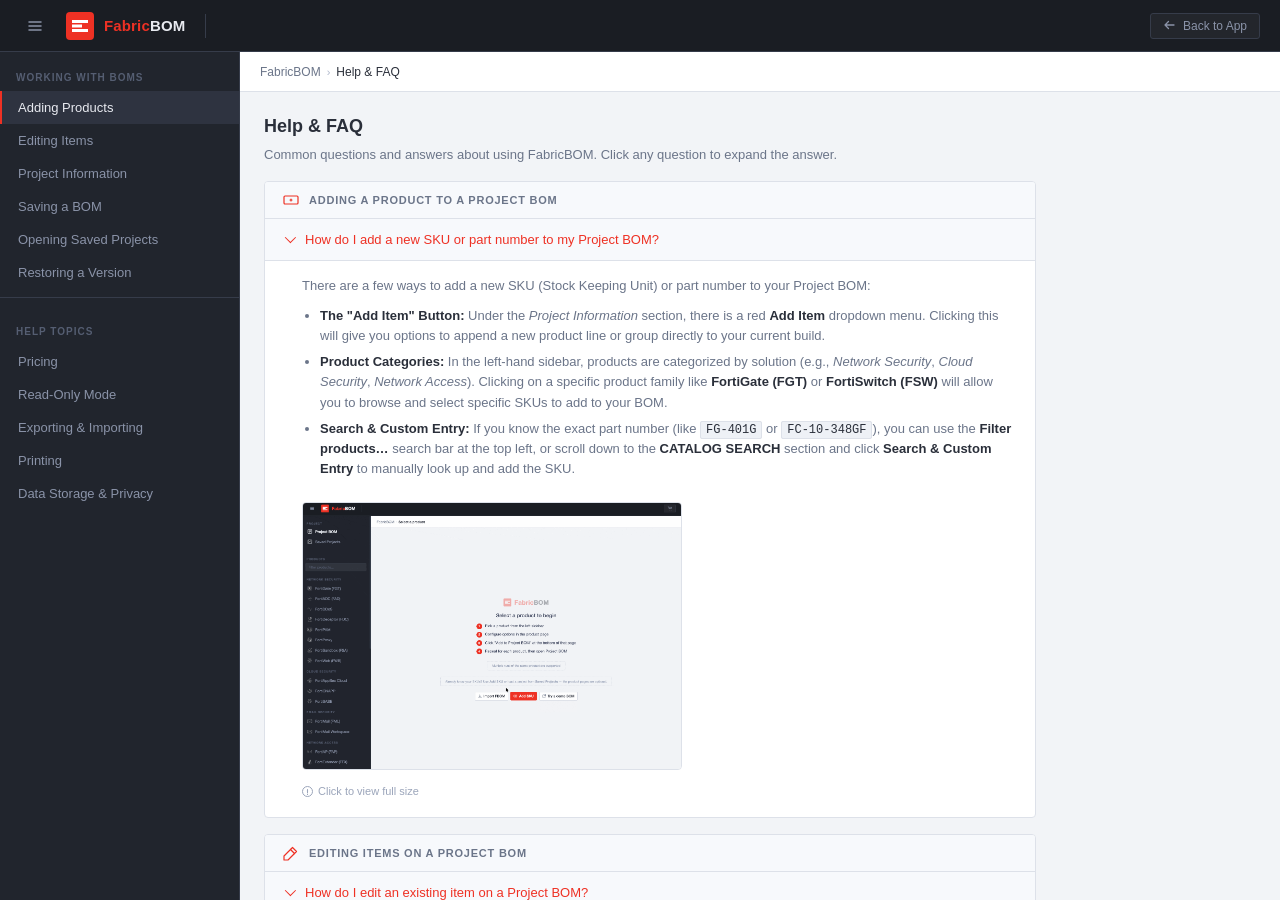
==== commit c555817e: "Fix breadcrumb scroll, restore logo divider, open all FAQ answers - Breadcrumb bar now stays fixed: " ====
--- a/docs/help-faq.html
+++ b/docs/help-faq.html
@@ -133,14 +133,19 @@
   #content {
     flex: 1;
     background: var(--forti-content-bg);
+    overflow: hidden;
+    display: flex;
+    flex-direction: column;
+    min-height: 0;
+  }
+  #content-scroll {
+    flex: 1;
     overflow-y: auto;
     overflow-x: hidden;
-    display: flex;
-    flex-direction: column;
     min-height: 0;
   }
-  #content::-webkit-scrollbar { width: 6px; }
-  #content::-webkit-scrollbar-thumb { background: var(--c-border); border-radius: 3px; }
+  #content-scroll::-webkit-scrollbar { width: 6px; }
+  #content-scroll::-webkit-scrollbar-thumb { background: var(--c-border); border-radius: 3px; }
 
   /* BREADCRUMB BAR */
   #ch { height: 40px; background: #fff; border-bottom: 1px solid #DDE1E9; display: flex; align-items: center; padding: 0 20px; gap: 6px; flex-shrink: 0; flex-wrap: nowrap; overflow: hidden; min-width: 0; }
@@ -410,6 +415,7 @@
     </svg>
     <span class="product-name"><span>Fabric</span>BOM</span>
   </a>
+  <div class="tb-div"></div>
   <div class="spacer"></div>
   <a class="tb-back" href="../index.html">
     <svg viewBox="0 0 13 13" fill="none">
@@ -467,6 +473,7 @@
       <span class="bcs">›</span>
       <span class="bci cur">Help &amp; FAQ</span>
     </div>
+    <div id="content-scroll">
     <div class="content-inner">
 
       <div>
@@ -485,7 +492,7 @@
         </div>
         <div class="lcb">
 
-          <details class="qa">
+          <details class="qa" open>
             <summary>How do I add a new SKU or part number to my Project BOM?</summary>
             <div class="qa-body">
               <p>There are a few ways to add a new SKU (Stock Keeping Unit) or part number to your Project BOM:</p>
@@ -518,7 +525,7 @@
         </div>
         <div class="lcb">
 
-          <details class="qa">
+          <details class="qa" open>
             <summary>How do I edit an existing item on a Project BOM?</summary>
             <div class="qa-body">
               <p>This is only applicable if the BOM is <strong>not</strong> in Read-Only mode. You can make changes directly within the table for that specific product block:</p>
@@ -546,7 +553,7 @@
         </div>
         <div class="lcb">
 
-          <details class="qa">
+          <details class="qa" open>
             <summary>How do I edit the Project Information on a Project BOM?</summary>
             <div class="qa-body">
               <ol>
@@ -572,7 +579,7 @@
         </div>
         <div class="lcb">
 
-          <details class="qa">
+          <details class="qa" open>
             <summary>How do I save my current Project BOM?</summary>
             <div class="qa-body">
               <ol>
@@ -596,7 +603,7 @@
         </div>
         <div class="lcb">
 
-          <details class="qa">
+          <details class="qa" open>
             <summary>How do I open a previously saved Project BOM?</summary>
             <div class="qa-body">
               <ol>
@@ -622,7 +629,7 @@
         </div>
         <div class="lcb">
 
-          <details class="qa">
+          <details class="qa" open>
             <summary>How do I restore a previous version of a Project BOM?</summary>
             <div class="qa-body">
               <p>FabricBOM retains a history of your previous saves, allowing you to easily recover an older version if an accidental overwrite occurs.</p>
@@ -653,35 +660,35 @@
         </div>
         <div class="lcb">
 
-          <details class="qa">
+          <details class="qa" open>
             <summary>Can I view and upload pricing information in FabricBOM?</summary>
             <div class="qa-body">
               <p>Yes. FabricBOM allows you to seamlessly upload and view your pricing data so it can be applied to your project builds.</p>
             </div>
           </details>
 
-          <details class="qa">
+          <details class="qa" open>
             <summary>Where do I go to upload my pricing file?</summary>
             <div class="qa-body">
               <p>Navigate to the <strong>Saved Projects</strong> menu located in the left-hand sidebar. Scroll down just below your list of saved projects, and you will find the <strong>SAVED PRICING</strong> section.</p>
             </div>
           </details>
 
-          <details class="qa">
+          <details class="qa" open>
             <summary>How do I upload the pricing file?</summary>
             <div class="qa-body">
               <p>Inside the <strong>SAVED PRICING</strong> section, there is a designated upload area (a dashed box with a "+" icon). You can either drag and drop your file directly into this box, or click anywhere inside the box to browse your computer and select your file.</p>
             </div>
           </details>
 
-          <details class="qa">
+          <details class="qa" open>
             <summary>What file formats are supported for pricing uploads?</summary>
             <div class="qa-body">
               <p>The tool currently accepts standard Fortinet price lists in either <strong>CSV</strong> or <strong>XLSX</strong> format.</p>
             </div>
           </details>
 
-          <details class="qa">
+          <details class="qa" open>
             <summary>What happens after I upload the file?</summary>
             <div class="qa-body">
               <p>FabricBOM will automatically read the file to determine the name and effective date of the price list. Once successfully uploaded, the system will begin applying those specific prices to the items in your Project BOMs.</p>
@@ -710,28 +717,28 @@
         </div>
         <div class="lcb">
 
-          <details class="qa">
+          <details class="qa" open>
             <summary>How do I mark my Project BOM as Read-Only?</summary>
             <div class="qa-body">
               <p>In the white Project Information box at the top of your workspace, locate the small checkbox labeled <strong>RO</strong> (next to the Save button). Click the checkbox to toggle Read-Only mode on.</p>
             </div>
           </details>
 
-          <details class="qa">
+          <details class="qa" open>
             <summary>What does marking a BOM as Read-Only actually do?</summary>
             <div class="qa-body">
               <p>Activating Read-Only mode locks the current BOM, preventing accidental edits, quantity changes, or overwrites.</p>
             </div>
           </details>
 
-          <details class="qa">
+          <details class="qa" open>
             <summary>Will I be prompted to enter a password when making a BOM Read-Only?</summary>
             <div class="qa-body">
               <p>Yes. When you check the <strong>RO</strong> box, a prompt will appear asking if you would like to require a password to unlock the BOM. You can choose to generate a password or proceed without one by clicking <strong>No, read-only only</strong>.</p>
             </div>
           </details>
 
-          <details class="qa">
+          <details class="qa" open>
             <summary>What is the difference between using a password and not using one?</summary>
             <div class="qa-body">
               <p><strong>Without a password:</strong> The BOM is locked from editing, but all fields and information remain fully visible to anyone viewing it.</p>
@@ -756,14 +763,14 @@
         </div>
         <div class="lcb">
 
-          <details class="qa">
+          <details class="qa" open>
             <summary>How do I export my current Project BOM?</summary>
             <div class="qa-body">
               <p>You can export your current build directly from your workspace. Look at the menu panel on the far right side of your screen. Under the <strong>FILE</strong> heading, click the <strong>Export FabricBOM</strong> button. This will download a copy of your project file to your computer.</p>
             </div>
           </details>
 
-          <details class="qa">
+          <details class="qa" open>
             <summary>How do I import a previously exported Project BOM?</summary>
             <div class="qa-body">
               <p>To load an external BOM file into the tool, navigate to the menu panel on the far right side of your screen. Under the <strong>FILE</strong> heading, click the <strong>Import FabricBOM</strong> button. This will prompt you to browse your computer and select the FabricBOM file you wish to upload and open.</p>
@@ -786,7 +793,7 @@
         </div>
         <div class="lcb">
 
-          <details class="qa">
+          <details class="qa" open>
             <summary>How do I print my Project BOM?</summary>
             <div class="qa-body">
               <p>Because FabricBOM is a web-based tool, you can print your BOM using a couple of straightforward methods:</p>
@@ -811,21 +818,21 @@
         </div>
         <div class="lcb">
 
-          <details class="qa">
+          <details class="qa" open>
             <summary>Where is my project data and pricing information stored? Is it secure?</summary>
             <div class="qa-body">
               <p>Yes, your data is completely secure. FabricBOM is designed with a strict privacy-first approach. All of your information—including your saved Project BOMs, uploaded price lists, and project details—is stored entirely <strong>locally on your own computer</strong>.</p>
             </div>
           </details>
 
-          <details class="qa">
+          <details class="qa" open>
             <summary>Does FabricBOM send my data to a cloud server?</summary>
             <div class="qa-body">
               <p>No. Instead of transmitting your sensitive project details or proprietary pricing to an external database or cloud server, FabricBOM utilizes your web browser's built-in, secure storage system (technically known as <em>IndexedDB</em>).</p>
             </div>
           </details>
 
-          <details class="qa">
+          <details class="qa" open>
             <summary>What does local storage mean for my data privacy?</summary>
             <div class="qa-body">
               <p>Because everything is saved directly to your local browser profile, your data never leaves your machine. This ensures that you maintain complete control over your information, and no third parties—or even the tool's creators—can access or view your builds.</p>
@@ -835,6 +842,7 @@
         </div>
       </div>
 
+    </div>
     </div>
   </div>
 </div>
@@ -876,7 +884,7 @@
   // Highlight active nav item on scroll
   const sections = document.querySelectorAll('.section-anchor');
   const navLinks = document.querySelectorAll('#sidebar .ni');
-  const content = document.getElementById('content');
+  const content = document.getElementById('content-scroll');
 
   function updateActive() {
     const atBottom = content.scrollTop + content.clientHeight >= content.scrollHeight - 4;
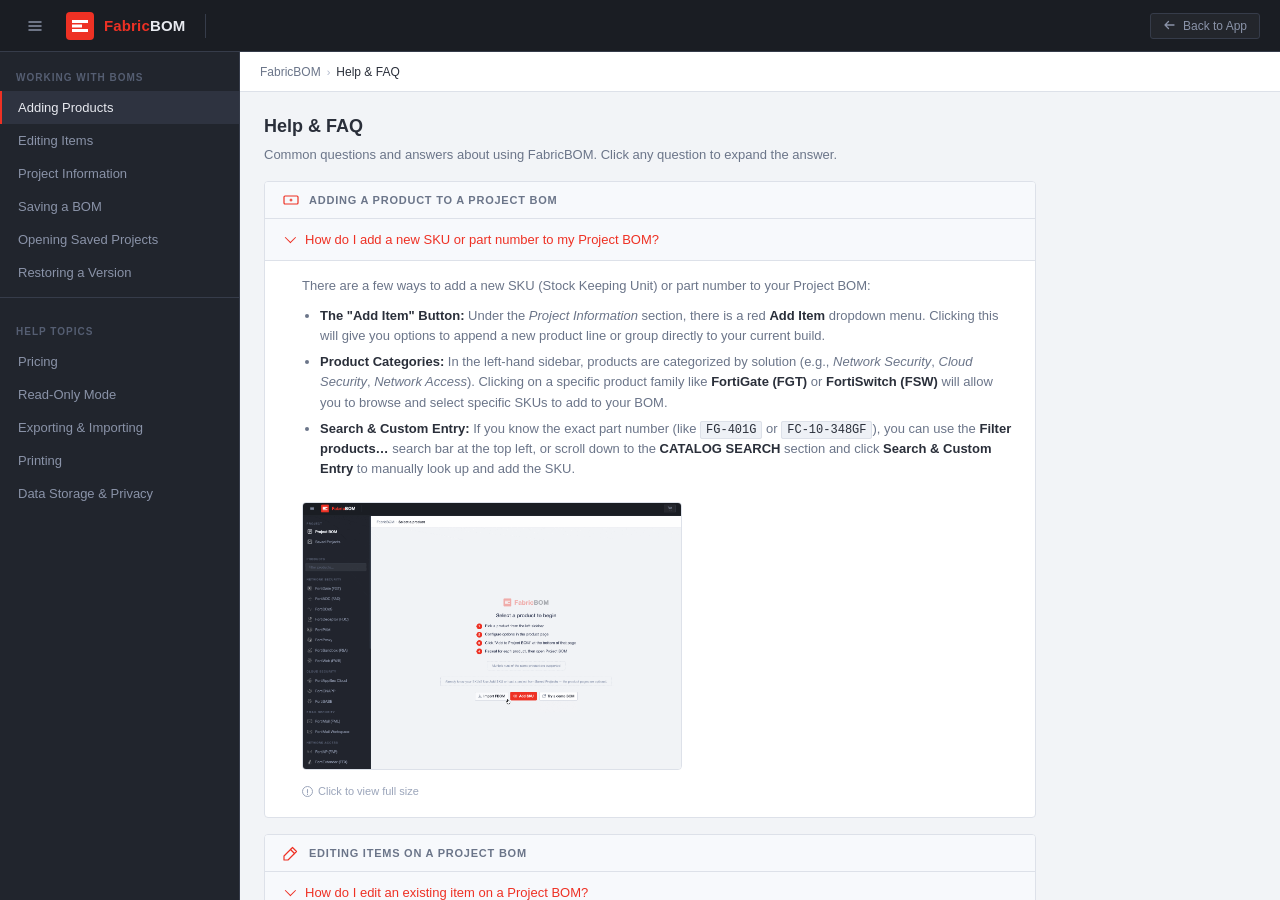
==== commit ed54901f: "Add editing BOM items gif to help-faq Editing Items section https://claude.ai/code/session_01SKikjMs" ====
--- a/docs/help-faq.html
+++ b/docs/help-faq.html
@@ -539,6 +539,10 @@
             </div>
           </details>
 
+          <a class="media-thumb" href="javascript:void(0)" onclick="openLightbox('screenshots/fabricbom-docs-editing_bom_items.gif')" aria-label="View full-size walkthrough">
+            <img src="screenshots/fabricbom-docs-editing_bom_items.gif" alt="Walkthrough: editing items on a Project BOM" loading="lazy">
+          </a>
+
         </div>
       </div>
 
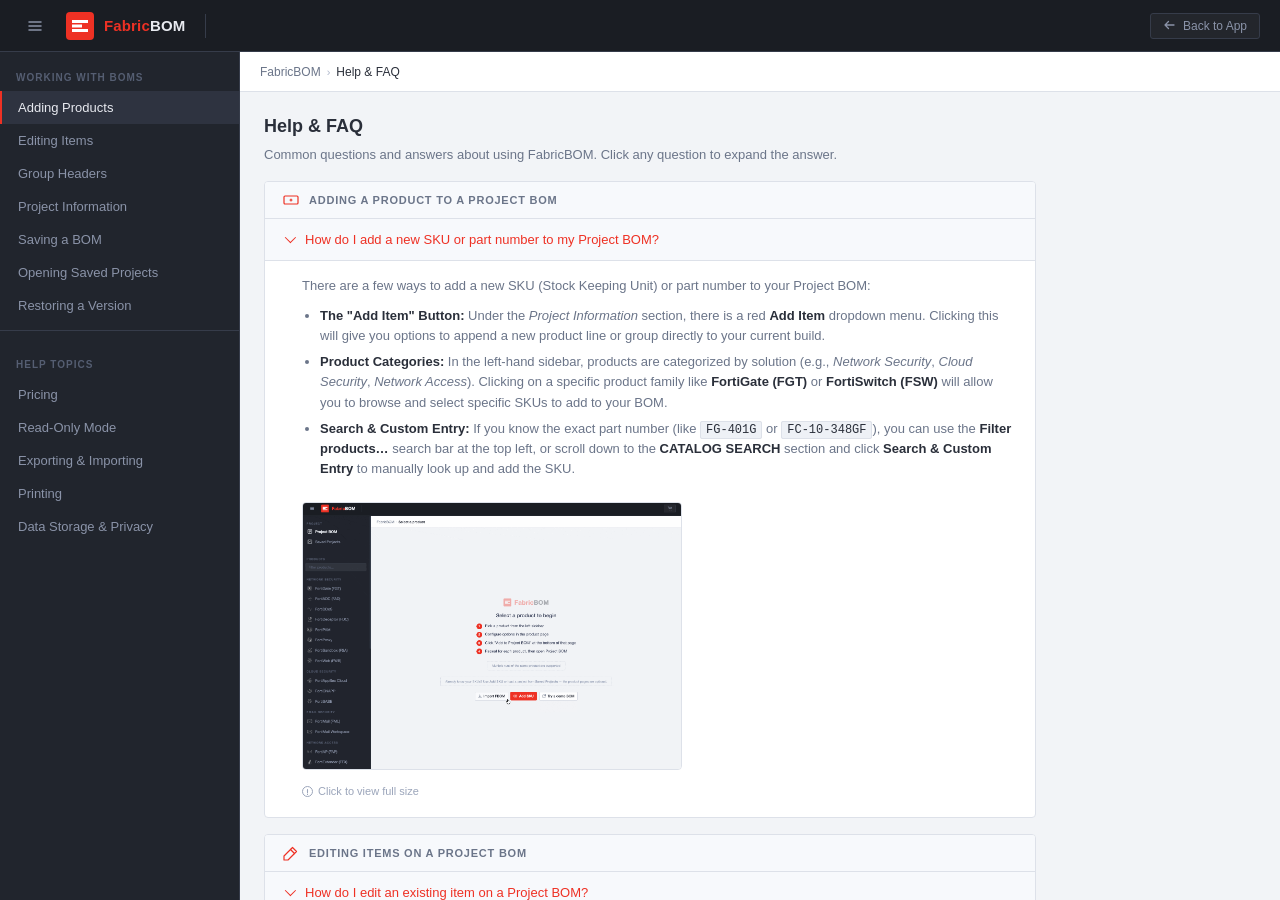
==== commit 4313895d: "Add Group Headers section to help-faq https://claude.ai/code/session_01SKikjMse2PtkU9fdnB9msf" ====
--- a/docs/help-faq.html
+++ b/docs/help-faq.html
@@ -436,6 +436,9 @@
     <a class="ni" href="#editing-items" onclick="closeSidebar()">
       <span class="ni-label">Editing Items</span>
     </a>
+    <a class="ni" href="#group-headers" onclick="closeSidebar()">
+      <span class="ni-label">Group Headers</span>
+    </a>
     <a class="ni" href="#editing-project-info" onclick="closeSidebar()">
       <span class="ni-label">Project Information</span>
     </a>
@@ -542,6 +545,59 @@
           <a class="media-thumb" href="javascript:void(0)" onclick="openLightbox('screenshots/fabricbom-docs-editing_bom_items.gif')" aria-label="View full-size walkthrough">
             <img src="screenshots/fabricbom-docs-editing_bom_items.gif" alt="Walkthrough: editing items on a Project BOM" loading="lazy">
           </a>
+
+        </div>
+      </div>
+
+      <!-- GROUP HEADERS -->
+      <div id="group-headers" class="lc section-anchor">
+        <div class="lch">
+          <svg class="lch-icon" viewBox="0 0 16 16" fill="none">
+            <path d="M1 4h14M1 8h10M1 12h12" stroke="currentColor" stroke-width="1.2" stroke-linecap="round"/>
+          </svg>
+          <h2>Adding and Working with Group Headers</h2>
+        </div>
+        <div class="lcb">
+
+          <details class="qa" open>
+            <summary>How do I add a header to my Project BOM?</summary>
+            <div class="qa-body">
+              <p>To add a custom section header, navigate to your active Project BOM. Just below the Project Information section at the top of your workspace, click the red <strong>Add Item</strong> dropdown menu (or <strong>Add SKU</strong>) and select the option to <strong>Add Header</strong>.</p>
+            </div>
+          </details>
+
+          <details class="qa">
+            <summary>Why should I use headers in my build?</summary>
+            <div class="qa-body">
+              <p>Headers are an excellent way to keep your Bill of Materials clean and organized, especially for larger or more complex projects. You can use them to logically group products by:</p>
+              <ul>
+                <li><strong>Physical location</strong> — e.g., "HQ Data Center," "Branch Offices"</li>
+                <li><strong>Solution category</strong> — e.g., "Core Networking," "Endpoint Security"</li>
+                <li><strong>Deployment phase</strong> — e.g., "Phase 1," "Phase 2"</li>
+              </ul>
+            </div>
+          </details>
+
+          <details class="qa">
+            <summary>How do I customize the text of a new header?</summary>
+            <div class="qa-body">
+              <p>Once a header block is added to your project workspace, click directly on the default text or use the <strong>Edit</strong> (pencil) icon on that block to rename it to whatever fits your organizational needs.</p>
+            </div>
+          </details>
+
+          <details class="qa">
+            <summary>Can I reorganize my BOM using these headers?</summary>
+            <div class="qa-body">
+              <p>Absolutely. FabricBOM is designed to be flexible. You can drag and drop your configured product blocks to move them beneath your newly created headers, allowing you to structure your final export exactly how you want to present it.</p>
+            </div>
+          </details>
+
+          <details class="qa">
+            <summary>How do I delete a header I no longer need?</summary>
+            <div class="qa-body">
+              <p>Just like any other item on your BOM, look for the <strong>✕</strong> (remove) button located on the right side of the header block. Clicking this will remove the header from your project layout.</p>
+            </div>
+          </details>
 
         </div>
       </div>
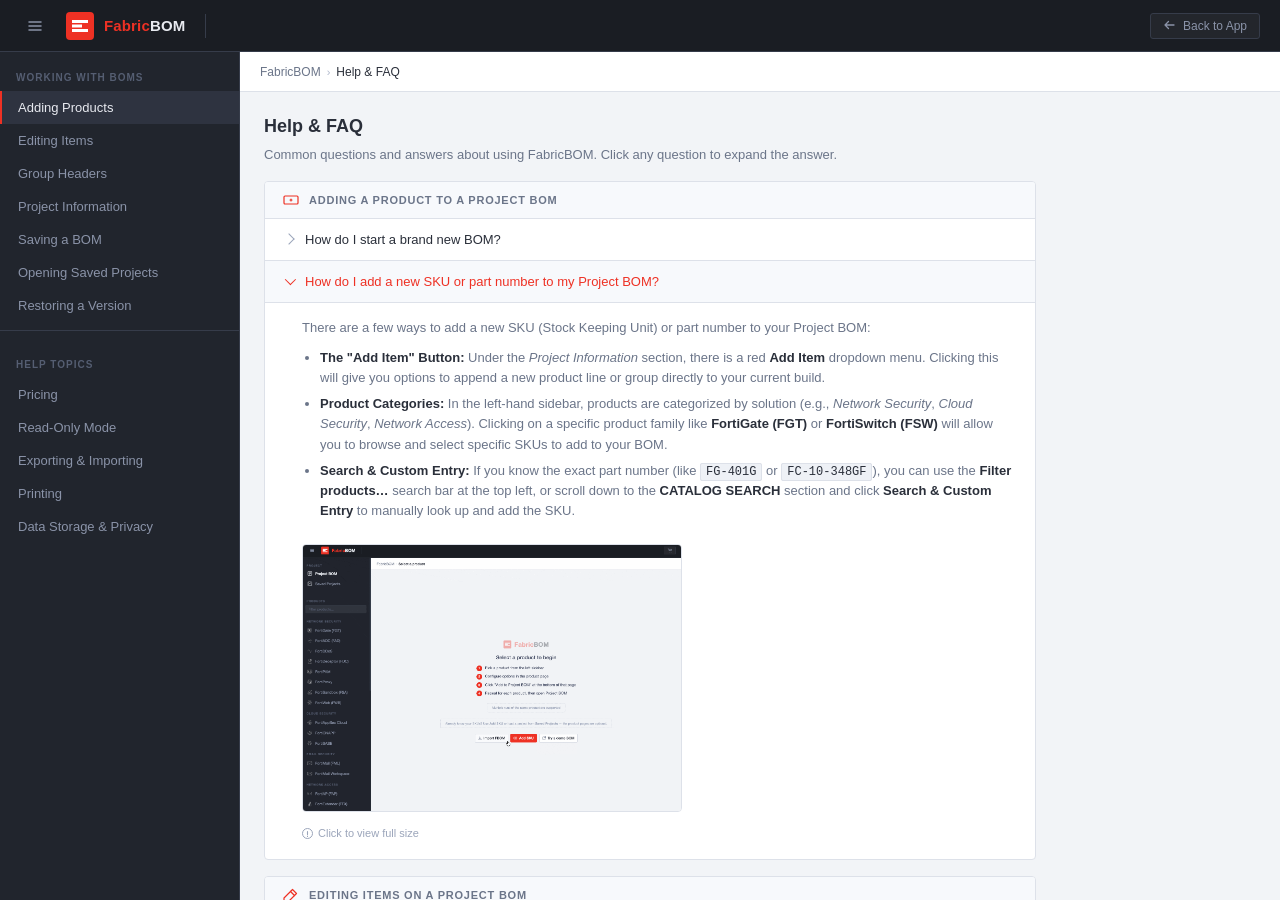
==== commit 4cdbcdff: "Project BOM: New BOM button, clearer filter, copy/paste, roomier Add SKU New BOM - Adds a New BOM ac" ====
--- a/docs/help-faq.html
+++ b/docs/help-faq.html
@@ -280,7 +280,8 @@
     line-height: 1.55;
   }
   .qa-body .note strong { color: #5A4000; }
-  .qa-body code {
+  .qa-body code,
+  .qa-body kbd {
     font-family: 'Courier New', monospace;
     font-size: 12px;
     background: var(--c-th);
@@ -495,6 +496,14 @@
         </div>
         <div class="lcb">
 
+          <details class="qa">
+            <summary>How do I start a brand new BOM?</summary>
+            <div class="qa-body">
+              <p>Click <strong>New BOM</strong> at the top of the left sidebar. If the current BOM has anything in it, you'll be asked to confirm first — it clears every product group and resets the Project Information fields (SE name, default term, and any boilerplate scope notes come back from your Settings defaults).</p>
+              <p>This does not touch anything in <strong>Saved Projects</strong>, so save the current build from <strong>File ▸ Save Project</strong> first if you want to come back to it later.</p>
+            </div>
+          </details>
+
           <details class="qa" open>
             <summary>How do I add a new SKU or part number to my Project BOM?</summary>
             <div class="qa-body">
@@ -539,6 +548,19 @@
                 <li><strong>Edit the Item Header:</strong> To rename the title of a product block, click the small <strong>pencil icon</strong> located at the top-right corner of that block.</li>
                 <li><strong>Remove an Item:</strong> To delete a block entirely, click the <strong>✕</strong> button next to the pencil icon.</li>
               </ul>
+            </div>
+          </details>
+
+          <details class="qa">
+            <summary>Can I copy an item and paste it somewhere else in the BOM?</summary>
+            <div class="qa-body">
+              <p>Yes. Every product block has a <strong>copy icon</strong> (two overlapping pages) next to its pencil and ✕ buttons, and every group header has one too — copying a header takes the whole section, including all of the blocks underneath it.</p>
+              <p>Once something is copied, a <strong>Paste</strong> button appears next to <strong>Add Item</strong> showing what's on the clipboard. Use it to:</p>
+              <ul>
+                <li><strong>Paste at the end of the BOM</strong> — click the Paste button in the toolbar, choose <em>Paste</em> from the <strong>Add Item</strong> menu, or press <kbd>Ctrl</kbd>/<kbd>⌘</kbd>+<kbd>V</kbd>.</li>
+                <li><strong>Paste into a specific section</strong> — click the clipboard icon that appears on that group header.</li>
+              </ul>
+              <p>The pasted copy is fully independent, so editing it won't change the original. The clipboard holds one item at a time, survives a page reload, and is shared with other FabricBOM tabs in the same browser — which makes it a quick way to move a product block from one project into another. Click the <strong>×</strong> on the Paste button to clear it.</p>
             </div>
           </details>
 
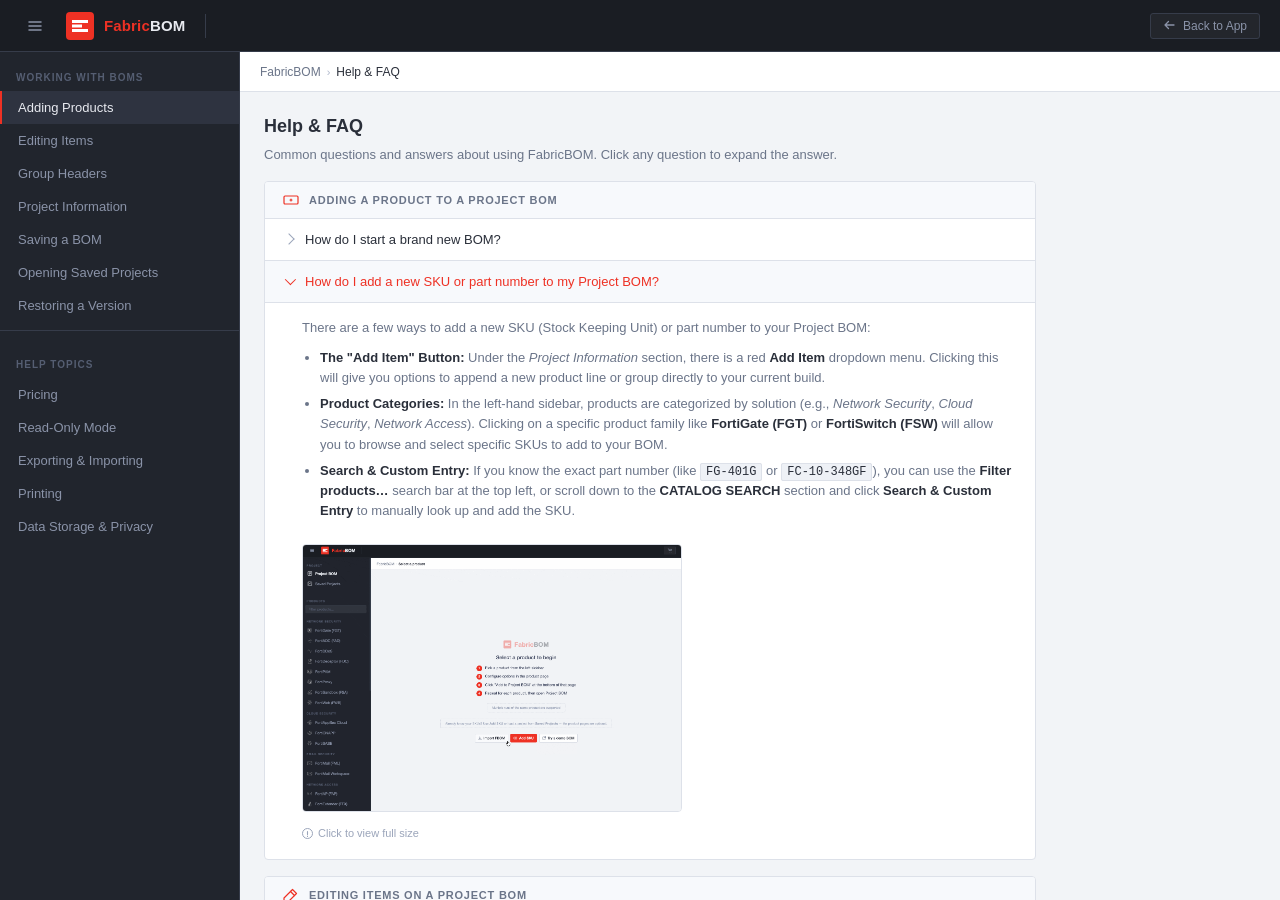
==== commit cda0245b: "Project BOM: reorder individual line items in place Adds a grip handle to the first column of every " ====
--- a/docs/help-faq.html
+++ b/docs/help-faq.html
@@ -552,6 +552,15 @@
           </details>
 
           <details class="qa">
+            <summary>How do I reorder the line items inside a product block?</summary>
+            <div class="qa-body">
+              <p>Each row in the table has a <strong>grip handle</strong> in the left-most column. Drag it up or down to move that line item — this works with a mouse and by touch on a phone or tablet. You can also click the handle and use the <kbd>↑</kbd> and <kbd>↓</kbd> arrow keys.</p>
+              <p>Section header rows move the same way, and dragging a SKU past one changes which section it belongs to.</p>
+              <p>Reordering works <em>within</em> a product block. To move a line item into a different block, open that block's <strong>pencil</strong> (Edit) icon and add it there.</p>
+            </div>
+          </details>
+
+          <details class="qa">
             <summary>Can I copy an item and paste it somewhere else in the BOM?</summary>
             <div class="qa-body">
               <p>Yes. Every product block has a <strong>copy icon</strong> (two overlapping pages) next to its pencil and ✕ buttons, and every group header has one too — copying a header takes the whole section, including all of the blocks underneath it.</p>
